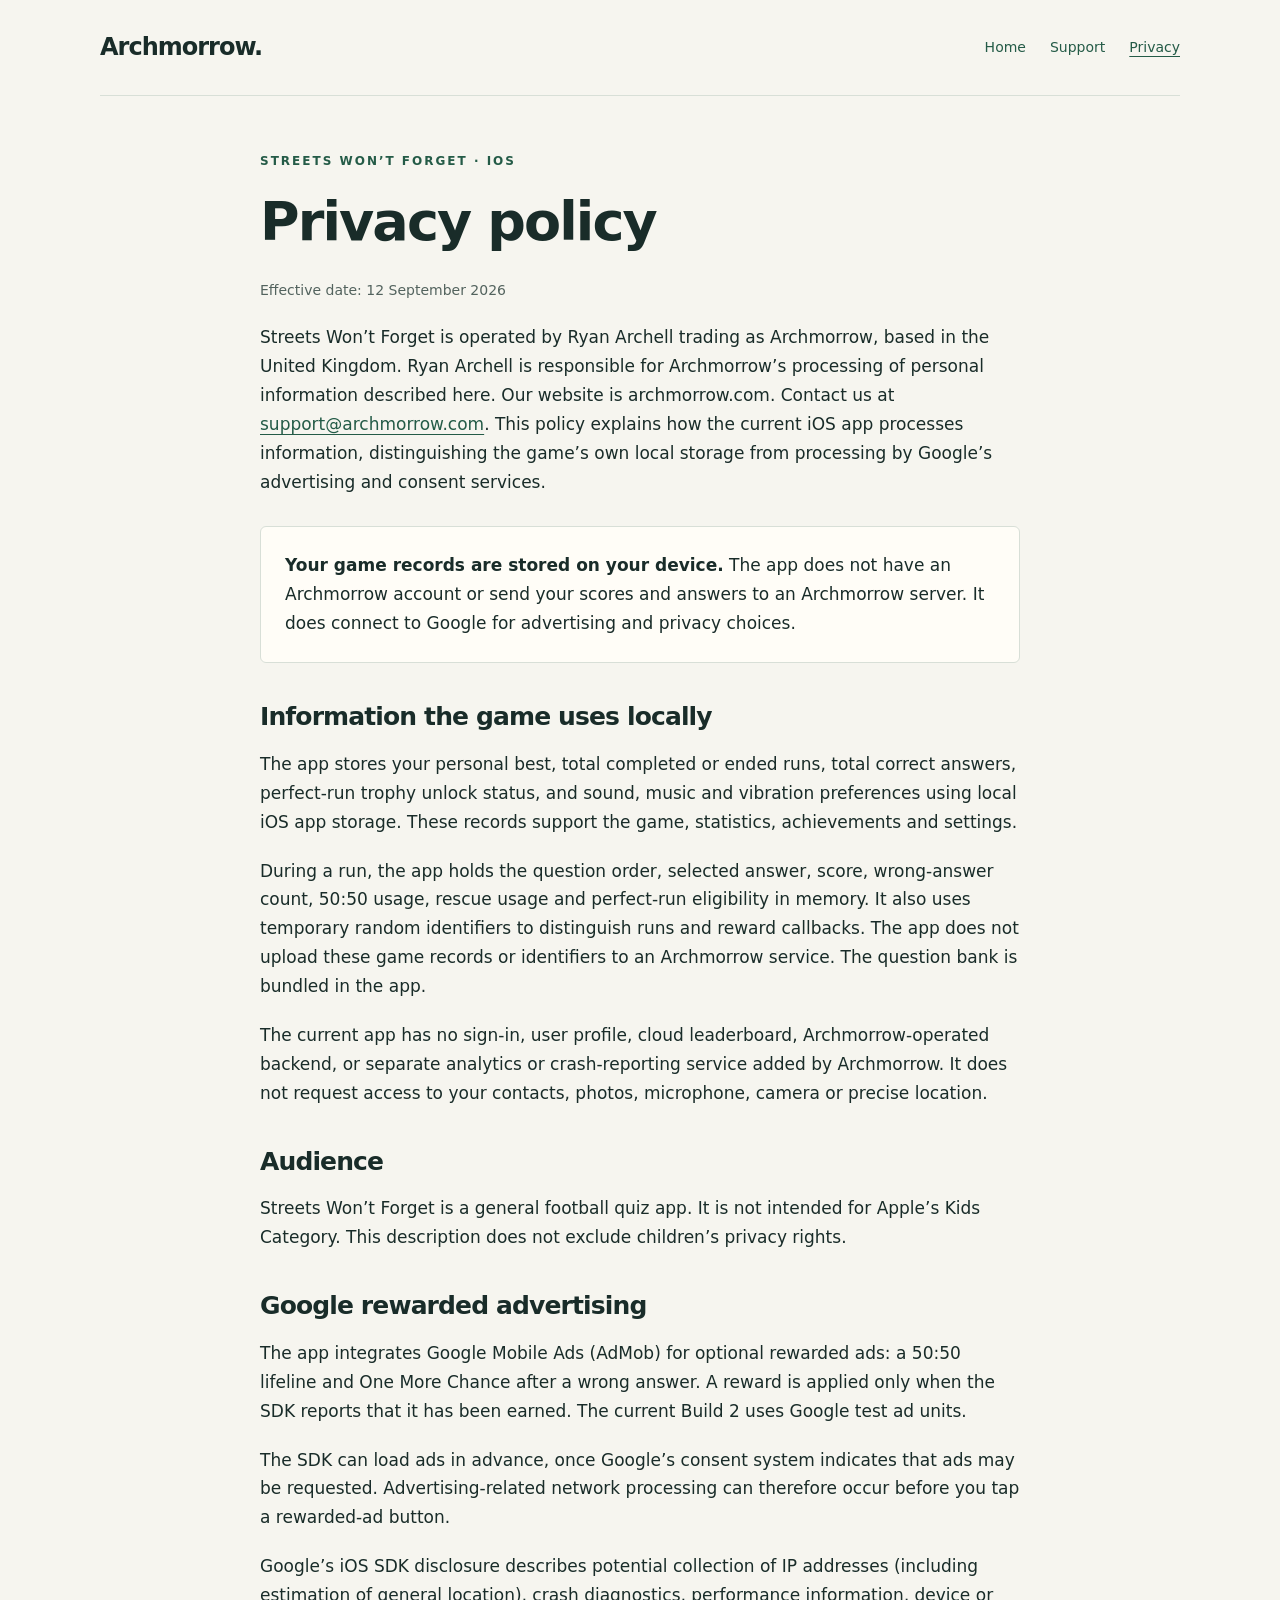
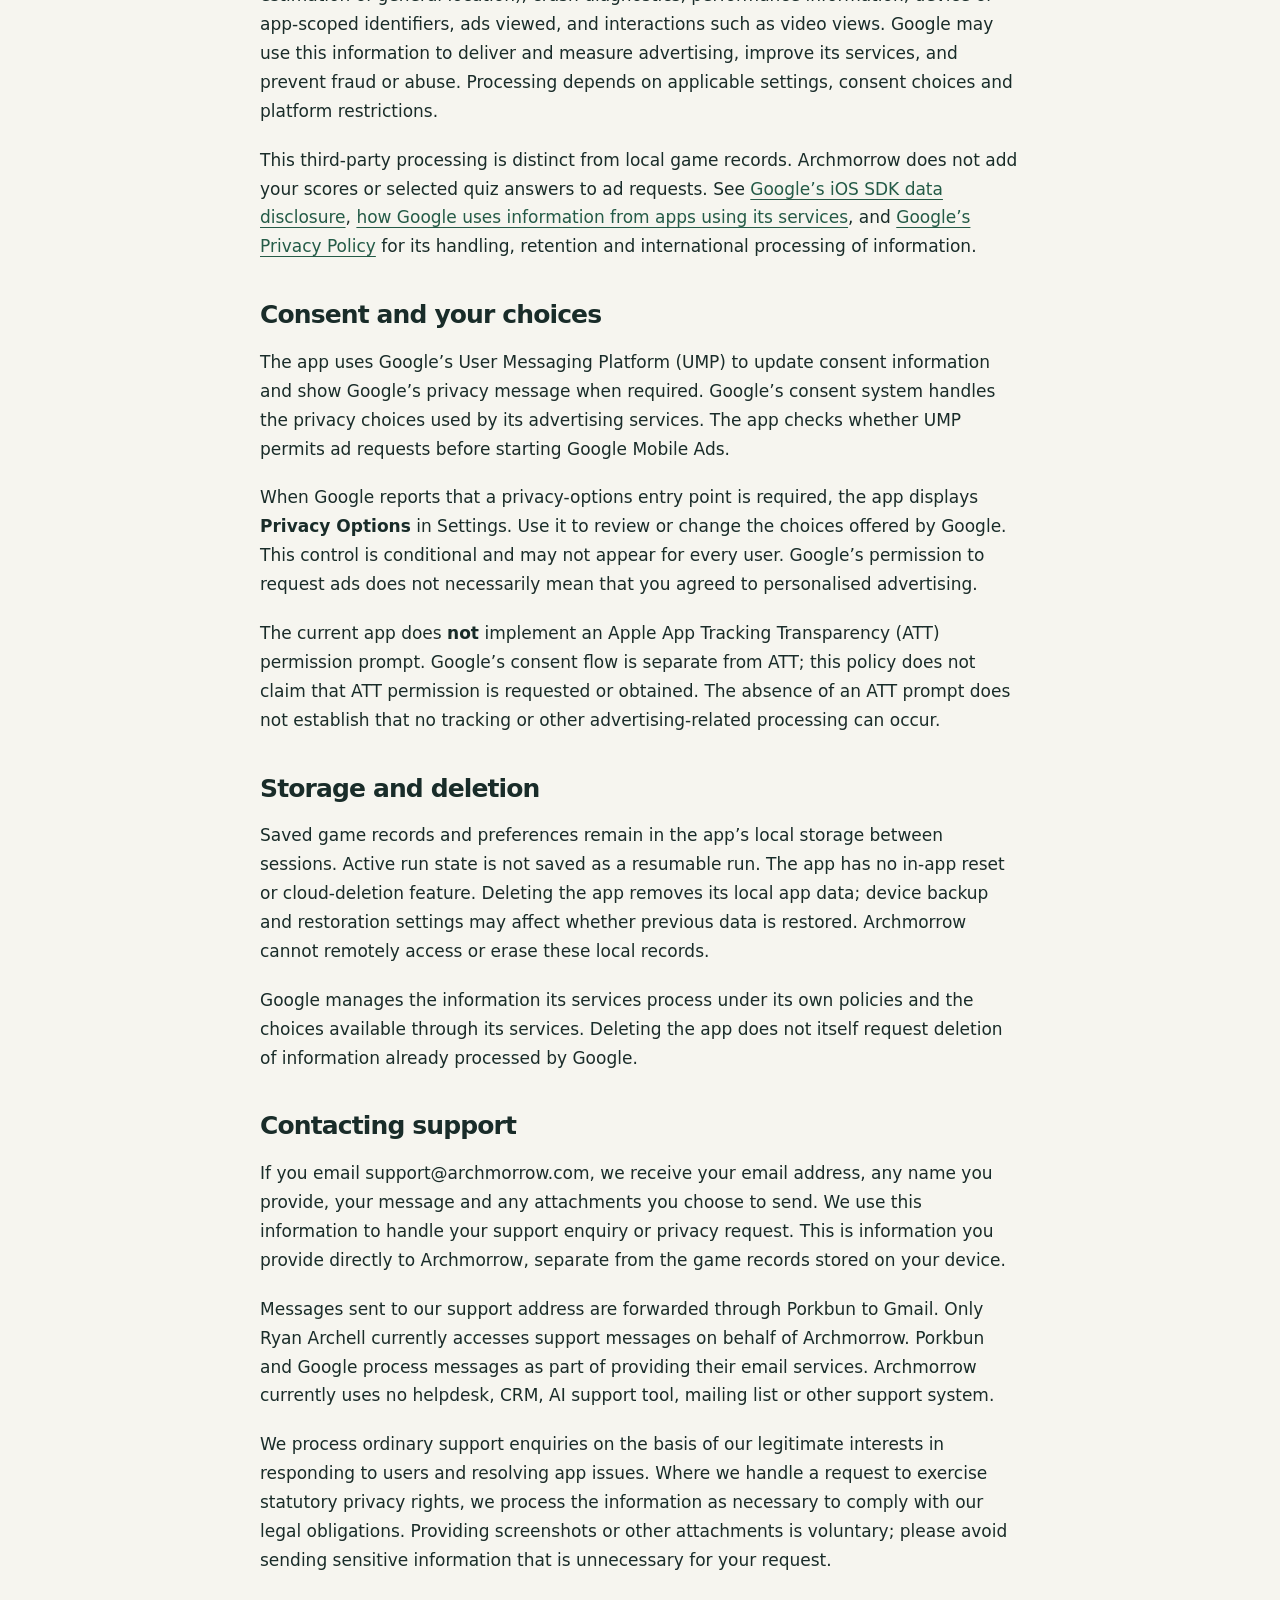
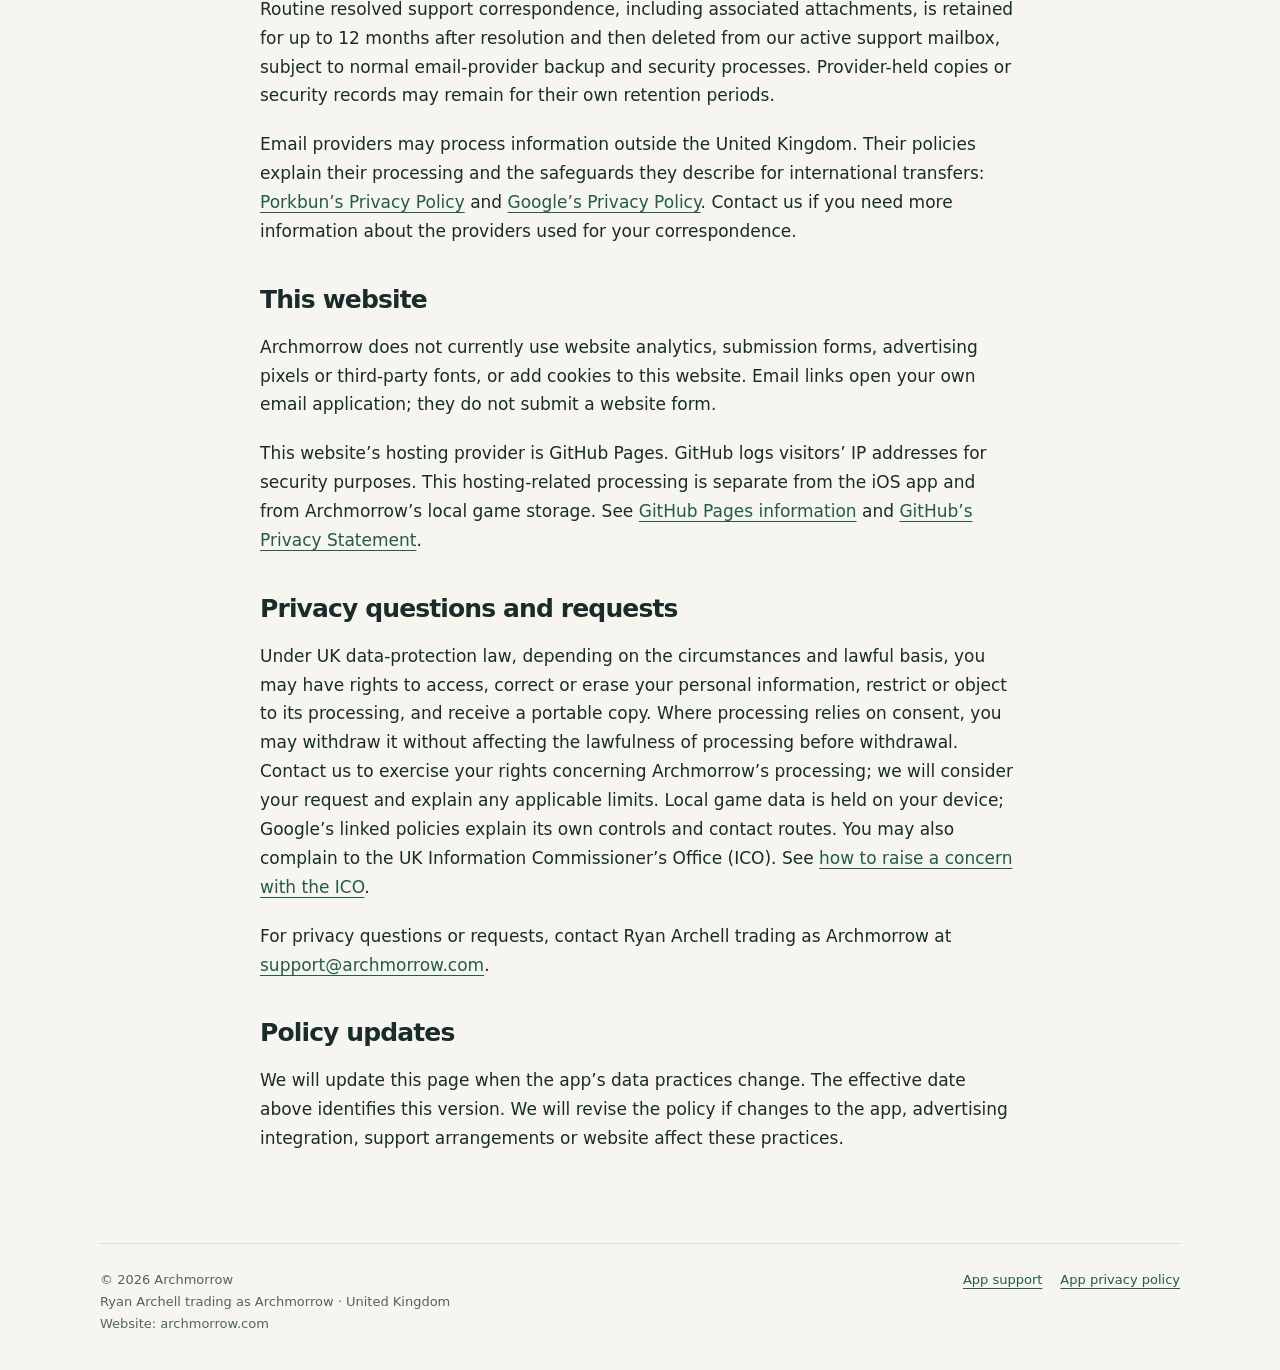
==== streets-wont-forget/privacy.html @ c8e0fe22 "Publish Archmorrow website" ====
<!doctype html>
<html lang="en"><head><meta charset="utf-8"><meta name="viewport" content="width=device-width, initial-scale=1"><meta name="description" content="How Streets Won’t Forget handles local game data, rewarded advertising and Google consent choices."><title>Streets Won’t Forget Privacy Policy — Archmorrow</title><link rel="stylesheet" href="../assets/styles.css"></head><body><a class="skip" href="#main">Skip to content</a><header><a class="brand" href="../index.html">Archmorrow<span aria-hidden="true">.</span></a><nav aria-label="Main navigation"><a href="../index.html">Home</a><a href="../streets-wont-forget/support.html">Support</a><a href="../streets-wont-forget/privacy.html" aria-current="page">Privacy</a></nav></header><main id="main"><article class="article"><p class="eyebrow">Streets Won’t Forget · iOS</p><h1>Privacy policy</h1><p class="meta">Effective date: 12 September 2026</p><p>Streets Won’t Forget is operated by Ryan Archell trading as Archmorrow, based in the United Kingdom. Ryan Archell is responsible for Archmorrow’s processing of personal information described here. Our website is archmorrow.com. Contact us at <a href="mailto:support@archmorrow.com">support@archmorrow.com</a>. This policy explains how the current iOS app processes information, distinguishing the game’s own local storage from processing by Google’s advertising and consent services.</p><div class="summary"><p><strong>Your game records are stored on your device.</strong> The app does not have an Archmorrow account or send your scores and answers to an Archmorrow server. It does connect to Google for advertising and privacy choices.</p></div><h2>Information the game uses locally</h2><p>The app stores your personal best, total completed or ended runs, total correct answers, perfect-run trophy unlock status, and sound, music and vibration preferences using local iOS app storage. These records support the game, statistics, achievements and settings.</p><p>During a run, the app holds the question order, selected answer, score, wrong-answer count, 50:50 usage, rescue usage and perfect-run eligibility in memory. It also uses temporary random identifiers to distinguish runs and reward callbacks. The app does not upload these game records or identifiers to an Archmorrow service. The question bank is bundled in the app.</p><p>The current app has no sign-in, user profile, cloud leaderboard, Archmorrow-operated backend, or separate analytics or crash-reporting service added by Archmorrow. It does not request access to your contacts, photos, microphone, camera or precise location.</p><h2>Audience</h2><p>Streets Won’t Forget is a general football quiz app. It is not intended for Apple’s Kids Category. This description does not exclude children’s privacy rights.</p><h2>Google rewarded advertising</h2><p>The app integrates Google Mobile Ads (AdMob) for optional rewarded ads: a 50:50 lifeline and One More Chance after a wrong answer. A reward is applied only when the SDK reports that it has been earned. The current Build 2 uses Google test ad units.</p><p>The SDK can load ads in advance, once Google’s consent system indicates that ads may be requested. Advertising-related network processing can therefore occur before you tap a rewarded-ad button.</p><p>Google’s iOS SDK disclosure describes potential collection of IP addresses (including estimation of general location), crash diagnostics, performance information, device or app-scoped identifiers, ads viewed, and interactions such as video views. Google may use this information to deliver and measure advertising, improve its services, and prevent fraud or abuse. Processing depends on applicable settings, consent choices and platform restrictions.</p><p>This third-party processing is distinct from local game records. Archmorrow does not add your scores or selected quiz answers to ad requests. See <a href="https://developers.google.com/admob/ios/privacy/data-disclosure">Google’s iOS SDK data disclosure</a>, <a href="https://policies.google.com/technologies/partner-sites">how Google uses information from apps using its services</a>, and <a href="https://policies.google.com/privacy">Google’s Privacy Policy</a> for its handling, retention and international processing of information.</p><h2>Consent and your choices</h2><p>The app uses Google’s User Messaging Platform (UMP) to update consent information and show Google’s privacy message when required. Google’s consent system handles the privacy choices used by its advertising services. The app checks whether UMP permits ad requests before starting Google Mobile Ads.</p><p>When Google reports that a privacy-options entry point is required, the app displays <strong>Privacy Options</strong> in Settings. Use it to review or change the choices offered by Google. This control is conditional and may not appear for every user. Google’s permission to request ads does not necessarily mean that you agreed to personalised advertising.</p><p>The current app does <strong>not</strong> implement an Apple App Tracking Transparency (ATT) permission prompt. Google’s consent flow is separate from ATT; this policy does not claim that ATT permission is requested or obtained. The absence of an ATT prompt does not establish that no tracking or other advertising-related processing can occur.</p><h2>Storage and deletion</h2><p>Saved game records and preferences remain in the app’s local storage between sessions. Active run state is not saved as a resumable run. The app has no in-app reset or cloud-deletion feature. Deleting the app removes its local app data; device backup and restoration settings may affect whether previous data is restored. Archmorrow cannot remotely access or erase these local records.</p><p>Google manages the information its services process under its own policies and the choices available through its services. Deleting the app does not itself request deletion of information already processed by Google.</p><h2>Contacting support</h2><p>If you email support@archmorrow.com, we receive your email address, any name you provide, your message and any attachments you choose to send. We use this information to handle your support enquiry or privacy request. This is information you provide directly to Archmorrow, separate from the game records stored on your device.</p><p>Messages sent to our support address are forwarded through Porkbun to Gmail. Only Ryan Archell currently accesses support messages on behalf of Archmorrow. Porkbun and Google process messages as part of providing their email services. Archmorrow currently uses no helpdesk, CRM, AI support tool, mailing list or other support system.</p><p>We process ordinary support enquiries on the basis of our legitimate interests in responding to users and resolving app issues. Where we handle a request to exercise statutory privacy rights, we process the information as necessary to comply with our legal obligations. Providing screenshots or other attachments is voluntary; please avoid sending sensitive information that is unnecessary for your request.</p><p>Routine resolved support correspondence, including associated attachments, is retained for up to 12 months after resolution and then deleted from our active support mailbox, subject to normal email-provider backup and security processes. Provider-held copies or security records may remain for their own retention periods.</p><p>Email providers may process information outside the United Kingdom. Their policies explain their processing and the safeguards they describe for international transfers: <a href="https://porkbun.com/legal/agreement/privacy_policy">Porkbun’s Privacy Policy</a> and <a href="https://policies.google.com/privacy">Google’s Privacy Policy</a>. Contact us if you need more information about the providers used for your correspondence.</p><h2>This website</h2><p>Archmorrow does not currently use website analytics, submission forms, advertising pixels or third-party fonts, or add cookies to this website. Email links open your own email application; they do not submit a website form.</p><p>This website’s hosting provider is GitHub Pages. GitHub logs visitors’ IP addresses for security purposes. This hosting-related processing is separate from the iOS app and from Archmorrow’s local game storage. See <a href="https://docs.github.com/en/pages/getting-started-with-github-pages/what-is-github-pages">GitHub Pages information</a> and <a href="https://docs.github.com/en/site-policy/privacy-policies/github-general-privacy-statement">GitHub’s Privacy Statement</a>.</p><h2>Privacy questions and requests</h2><p>Under UK data-protection law, depending on the circumstances and lawful basis, you may have rights to access, correct or erase your personal information, restrict or object to its processing, and receive a portable copy. Where processing relies on consent, you may withdraw it without affecting the lawfulness of processing before withdrawal. Contact us to exercise your rights concerning Archmorrow’s processing; we will consider your request and explain any applicable limits. Local game data is held on your device; Google’s linked policies explain its own controls and contact routes. You may also complain to the UK Information Commissioner’s Office (ICO). See <a href="https://ico.org.uk/make-a-complaint/">how to raise a concern with the ICO</a>.</p><p>For privacy questions or requests, contact Ryan Archell trading as Archmorrow at <a href="mailto:support@archmorrow.com">support@archmorrow.com</a>.</p><h2>Policy updates</h2><p>We will update this page when the app’s data practices change. The effective date above identifies this version. We will revise the policy if changes to the app, advertising integration, support arrangements or website affect these practices.</p></article></main><footer><p>© 2026 Archmorrow<br>Ryan Archell trading as Archmorrow · United Kingdom<br>Website: archmorrow.com</p><div class="links"><a href="../streets-wont-forget/support.html">App support</a><a href="../streets-wont-forget/privacy.html">App privacy policy</a></div></footer></body></html>
---- assets/styles.css ----
:root{color-scheme:light;--ink:#192c29;--muted:#53635e;--paper:#f6f5ef;--line:#d8dfd7;--accent:#245b47}*{box-sizing:border-box}body{margin:0;background:var(--paper);color:var(--ink);font:17px/1.7 system-ui,-apple-system,BlinkMacSystemFont,"Segoe UI",sans-serif}a{color:var(--accent);text-underline-offset:4px}a:hover{text-decoration-thickness:2px}a:focus-visible{outline:3px solid #9cbe56;outline-offset:5px}header,main,footer{width:min(1080px,calc(100% - 48px));margin:auto}header{padding:27px 0;display:flex;align-items:center;justify-content:space-between;border-bottom:1px solid var(--line);gap:20px}.brand{font-size:24px;font-weight:750;letter-spacing:-1px;text-decoration:none;color:var(--ink)}nav{display:flex;gap:24px;flex-wrap:wrap;font-size:14px}nav a{text-decoration:none}nav a[aria-current]{text-decoration:underline}.skip{position:absolute;left:20px;top:-80px;background:white;padding:8px}.skip:focus{top:8px}.eyebrow{text-transform:uppercase;letter-spacing:2px;font-size:12px;font-weight:700;color:var(--accent)}h1,h2,h3{line-height:1.15;letter-spacing:-.035em}h1{font-size:clamp(38px,7vw,76px);max-width:850px;margin:20px 0 26px;font-weight:600}h2{font-size:30px;margin:0 0 18px}h3{font-size:21px;margin:0 0 12px}p{margin:0 0 20px}.hero{padding:85px 0 72px}.lede{font-size:21px;max-width:650px;color:var(--muted)}app-card{display:block}.app{display:grid;grid-template-columns:1fr 1.5fr;gap:50px;border-top:1px solid var(--line);padding:42px 0 65px}.app p{color:var(--muted);max-width:560px}.links{display:flex;gap:12px;flex-wrap:wrap}.button{padding:10px 18px;border:1px solid var(--accent);border-radius:4px;text-decoration:none;font-size:15px}.button.primary{background:var(--accent);color:white}.article{max-width:760px;margin:0 auto;padding:55px 0 70px}.article h1{font-size:clamp(36px,6vw,54px)}.article h2{font-size:25px;margin-top:40px}.article li{margin-bottom:9px}.meta{font-size:14px;color:var(--muted)}.notice{padding:18px 22px;border-left:3px solid #aa7a31;background:#eee9db;font-size:15px;margin:24px 0}.summary{padding:24px;border:1px solid var(--line);border-radius:6px;margin:30px 0;background:#fffdf7}.summary p:last-child{margin:0}footer{border-top:1px solid var(--line);padding:25px 0 35px;display:flex;justify-content:space-between;gap:20px;color:var(--muted);font-size:13px}footer p{margin:0}footer .links{gap:18px}@media(max-width:600px){header,main,footer{width:calc(100% - 36px)}header{align-items:flex-start;flex-direction:column;gap:12px}nav{gap:20px}.hero{padding:50px 0}.app{grid-template-columns:1fr;gap:20px;padding:32px 0 45px}.article{padding-top:32px}.lede{font-size:19px}footer{flex-direction:column}.button{padding:10px 14px}}
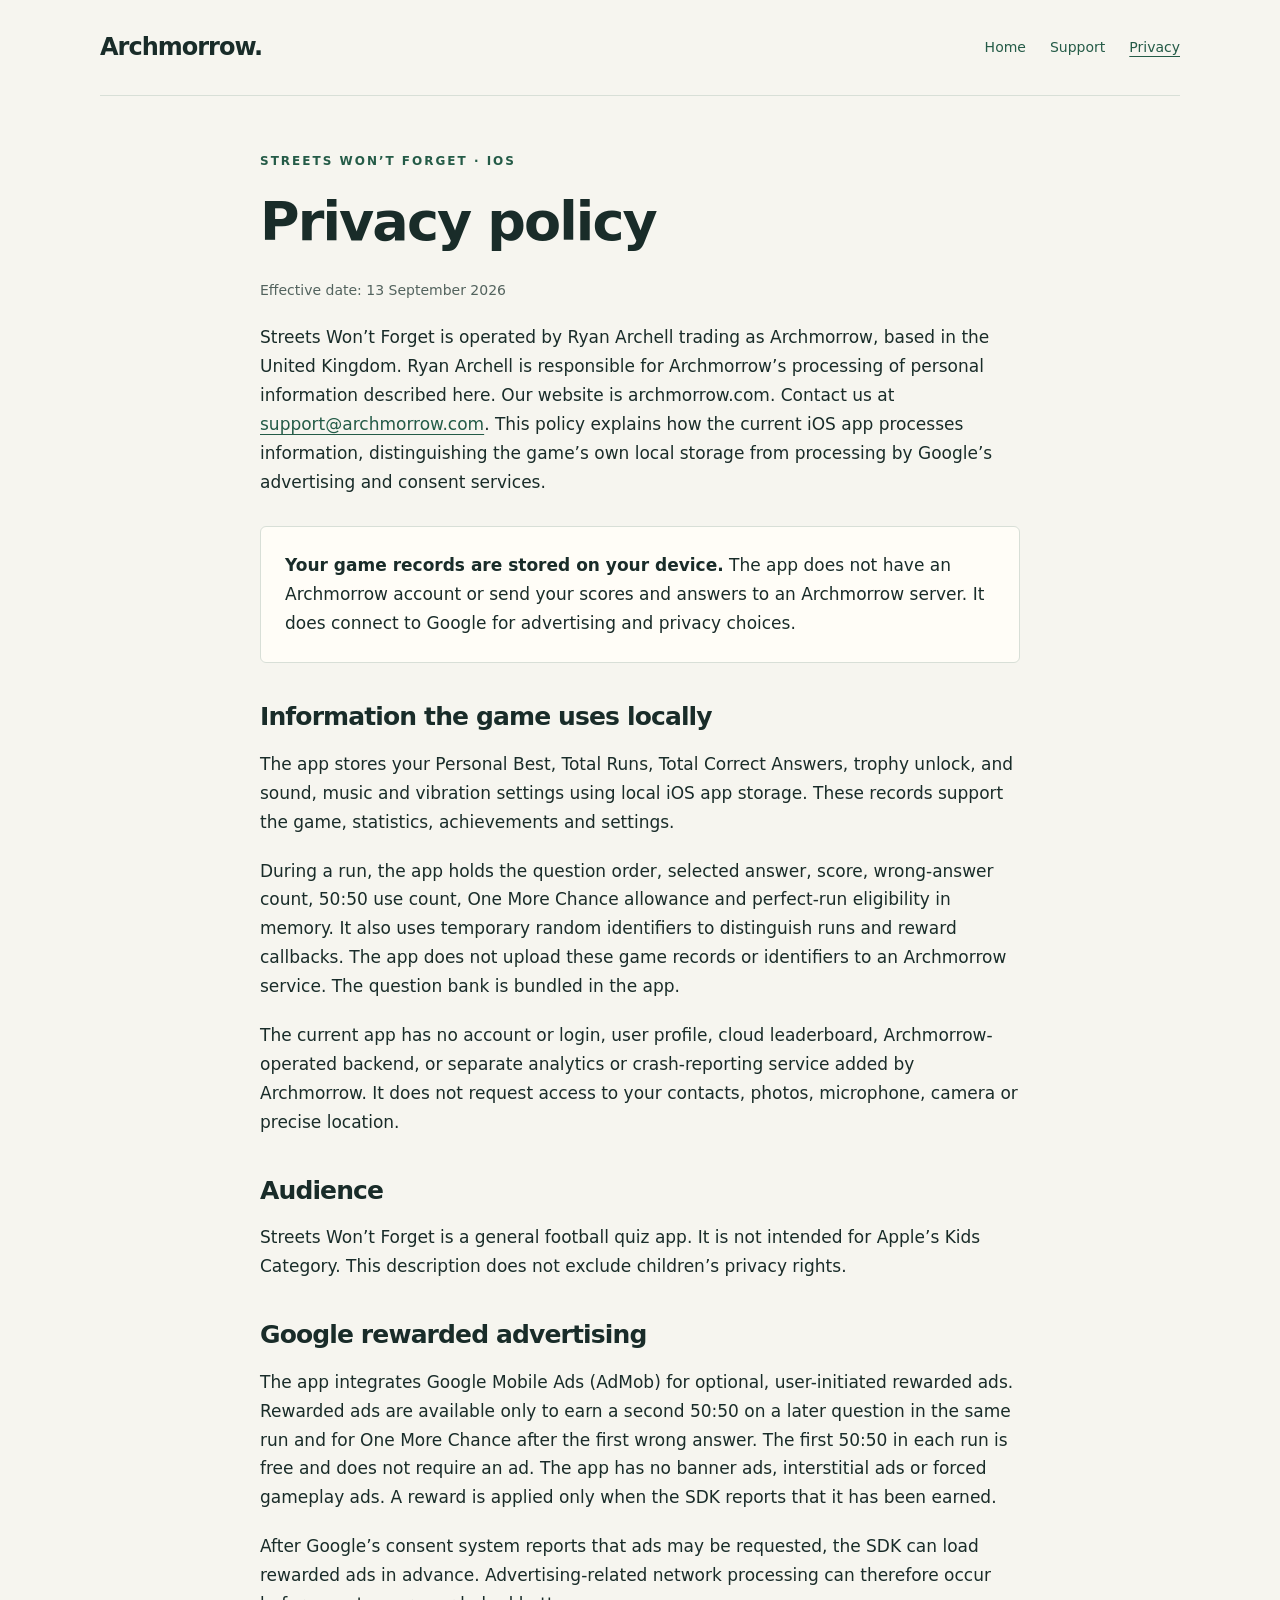
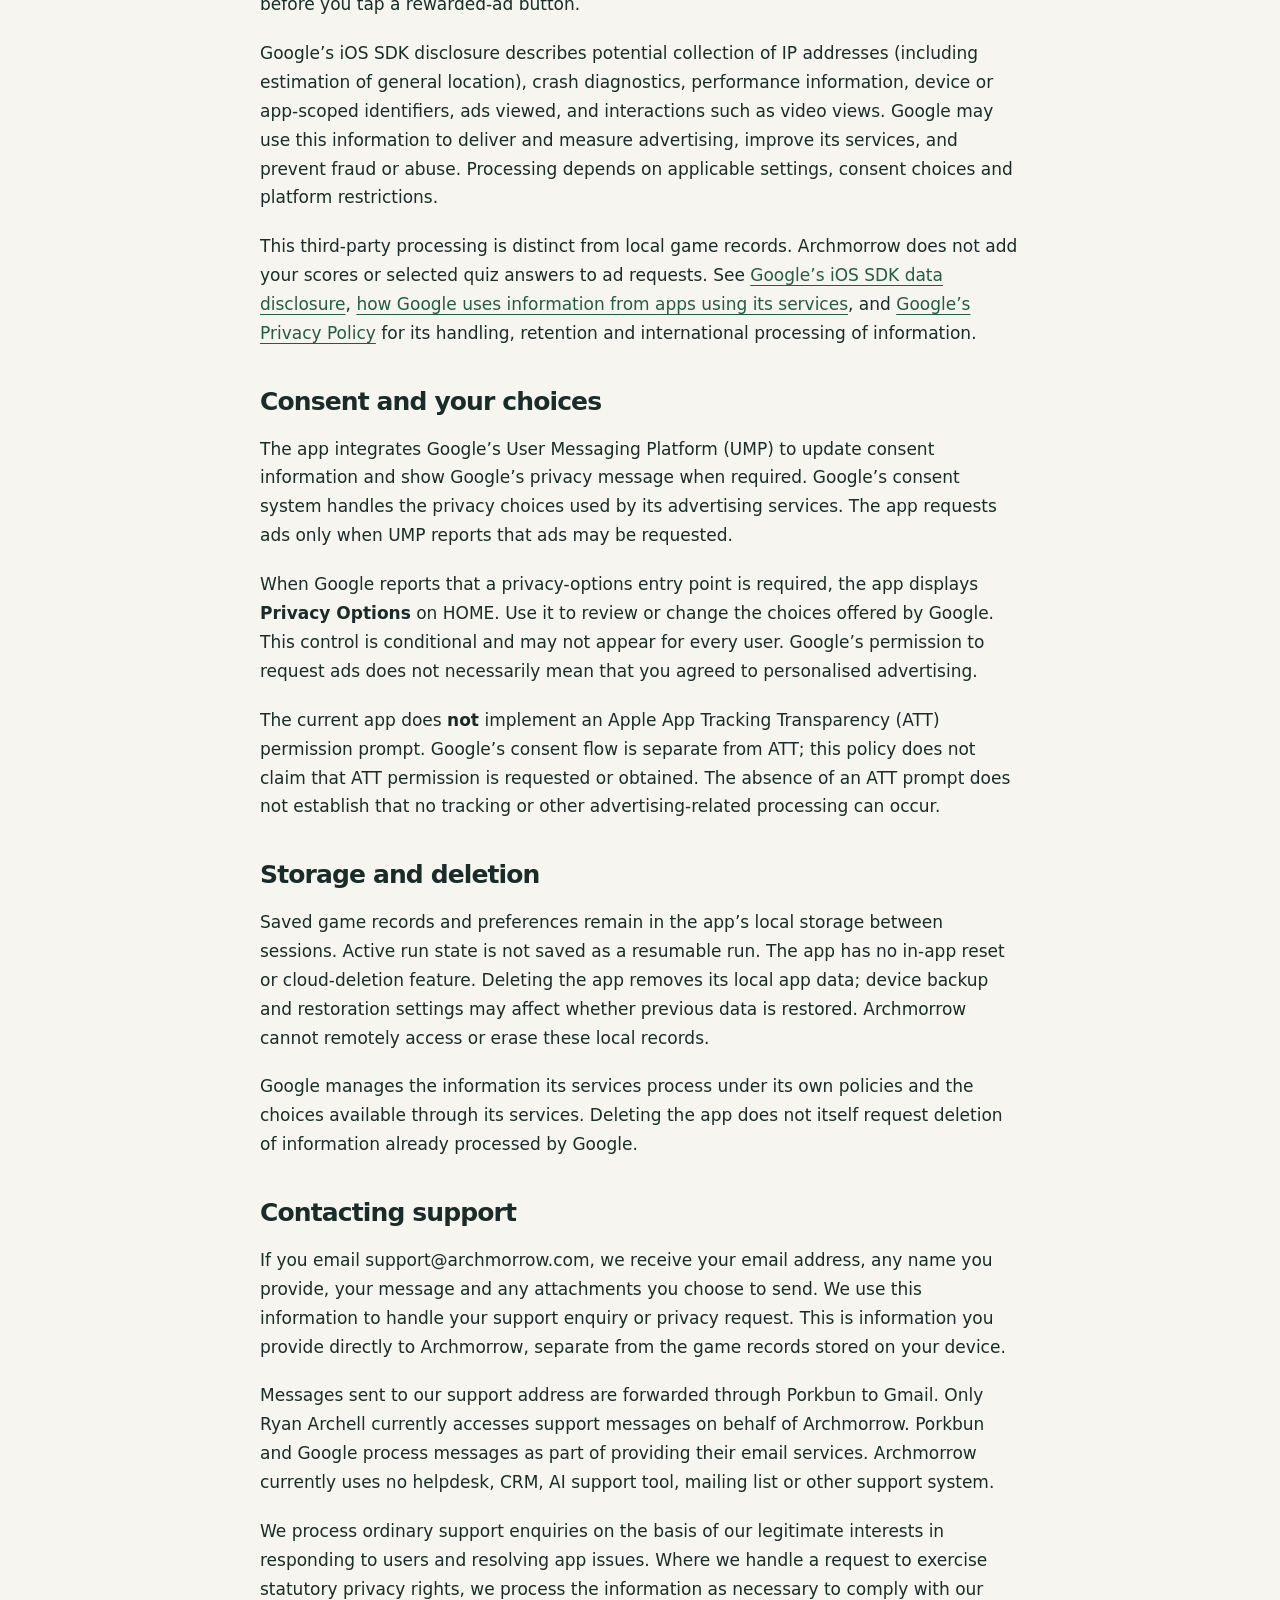
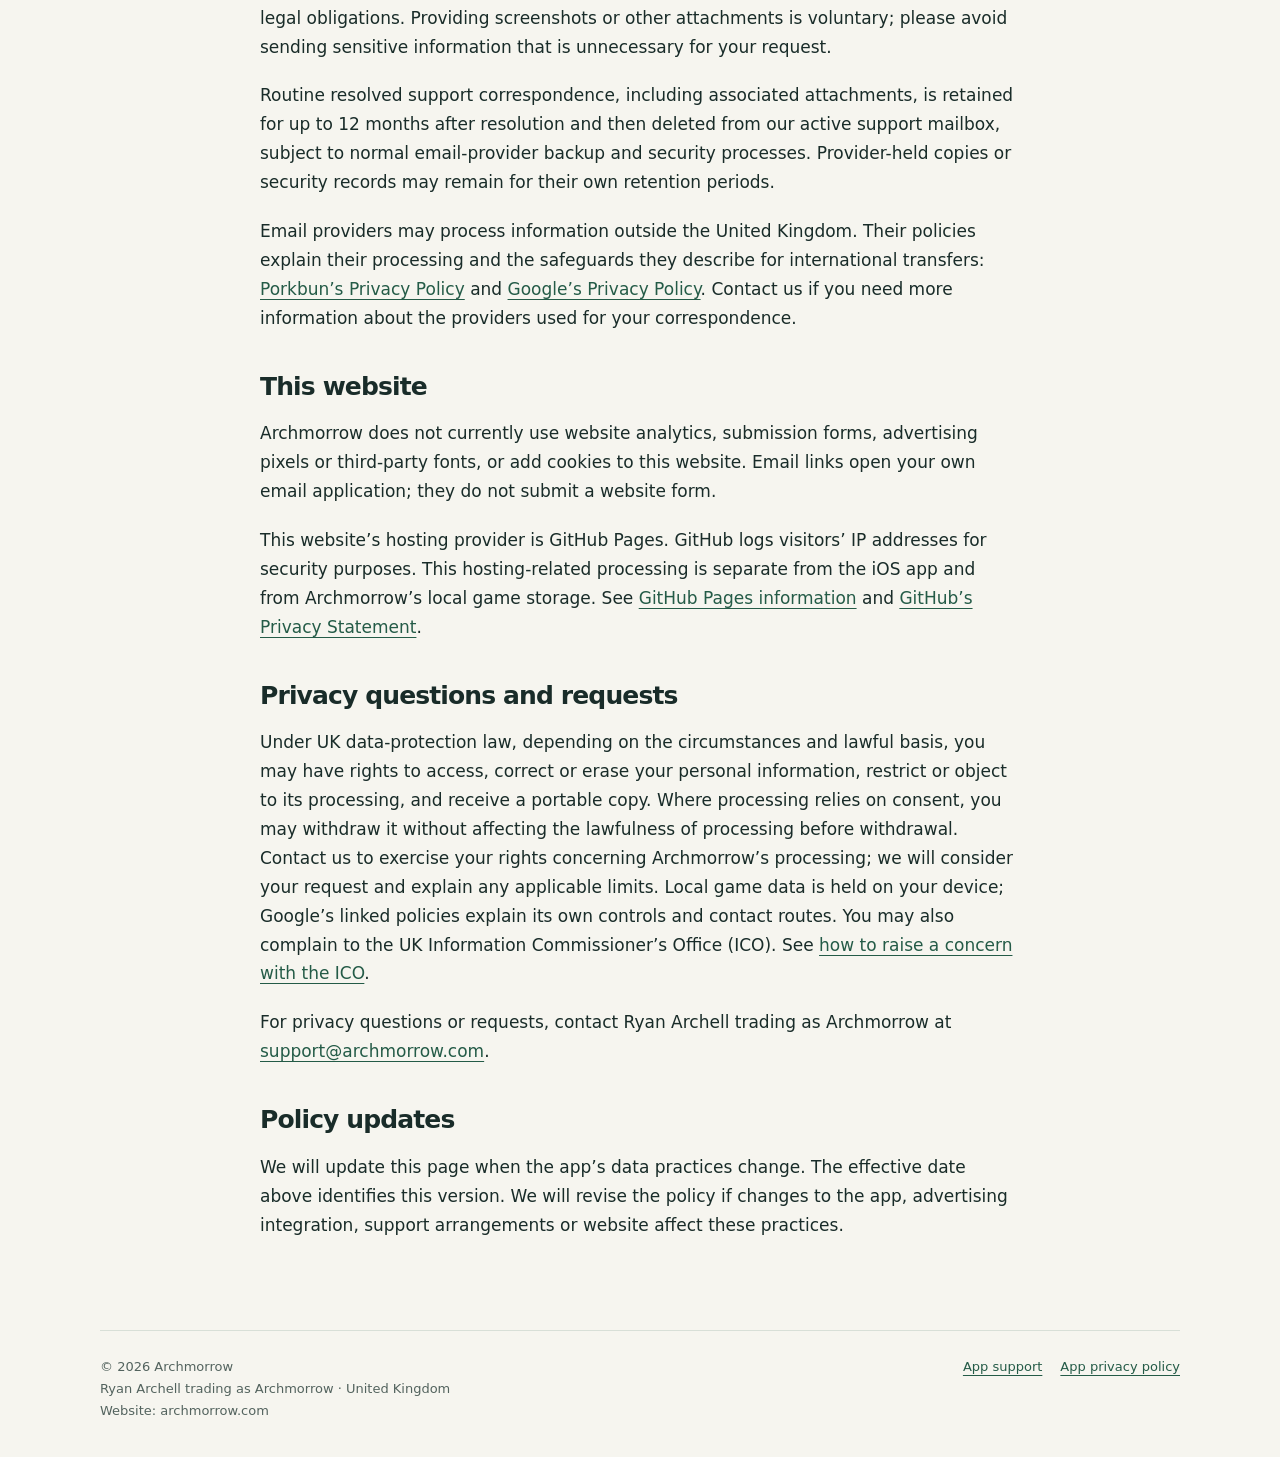
==== commit 916b2443: "Update SWF support and privacy pages" ====
--- a/streets-wont-forget/privacy.html
+++ b/streets-wont-forget/privacy.html
@@ -1,3 +1,2 @@
 <!doctype html>
-<html lang="en"><head><meta charset="utf-8"><meta name="viewport" content="width=device-width, initial-scale=1"><meta name="description" content="How Streets Won’t Forget handles local game data, rewarded advertising and Google consent choices."><title>Streets Won’t Forget Privacy Policy — Archmorrow</title><link rel="stylesheet" href="../assets/styles.css"></head><body><a class="skip" href="#main">Skip to content</a><header><a class="brand" href="../index.html">Archmorrow<span aria-hidden="true">.</span></a><nav aria-label="Main navigation"><a href="../index.html">Home</a><a href="../streets-wont-forget/support.html">Support</a><a href="../streets-wont-forget/privacy.html" aria-current="page">Privacy</a></nav></header><main id="main"><article class="article"><p class="eyebrow">Streets Won’t Forget · iOS</p><h1>Privacy policy</h1><p class="meta">Effective date: 12 September 2026</p><p>Streets Won’t Forget is operated by Ryan Archell trading as Archmorrow, based in the United Kingdom. Ryan Archell is responsible for Archmorrow’s processing of personal information described here. Our website is archmorrow.com. Contact us at <a href="mailto:support@archmorrow.com">support@archmorrow.com</a>. This policy explains how the current iOS app processes information, distinguishing the game’s own local storage from processing by Google’s advertising and consent services.</p><div class="summary"><p><strong>Your game records are stored on your device.</strong> The app does not have an Archmorrow account or send your scores and answers to an Archmorrow server. It does connect to Google for advertising and privacy choices.</p></div><h2>Information the game uses locally</h2><p>The app stores your personal best, total completed or ended runs, total correct answers, perfect-run trophy unlock status, and sound, music and vibration preferences using local iOS app storage. These records support the game, statistics, achievements and settings.</p><p>During a run, the app holds the question order, selected answer, score, wrong-answer count, 50:50 usage, rescue usage and perfect-run eligibility in memory. It also uses temporary random identifiers to distinguish runs and reward callbacks. The app does not upload these game records or identifiers to an Archmorrow service. The question bank is bundled in the app.</p><p>The current app has no sign-in, user profile, cloud leaderboard, Archmorrow-operated backend, or separate analytics or crash-reporting service added by Archmorrow. It does not request access to your contacts, photos, microphone, camera or precise location.</p><h2>Audience</h2><p>Streets Won’t Forget is a general football quiz app. It is not intended for Apple’s Kids Category. This description does not exclude children’s privacy rights.</p><h2>Google rewarded advertising</h2><p>The app integrates Google Mobile Ads (AdMob) for optional rewarded ads: a 50:50 lifeline and One More Chance after a wrong answer. A reward is applied only when the SDK reports that it has been earned. The current Build 2 uses Google test ad units.</p><p>The SDK can load ads in advance, once Google’s consent system indicates that ads may be requested. Advertising-related network processing can therefore occur before you tap a rewarded-ad button.</p><p>Google’s iOS SDK disclosure describes potential collection of IP addresses (including estimation of general location), crash diagnostics, performance information, device or app-scoped identifiers, ads viewed, and interactions such as video views. Google may use this information to deliver and measure advertising, improve its services, and prevent fraud or abuse. Processing depends on applicable settings, consent choices and platform restrictions.</p><p>This third-party processing is distinct from local game records. Archmorrow does not add your scores or selected quiz answers to ad requests. See <a href="https://developers.google.com/admob/ios/privacy/data-disclosure">Google’s iOS SDK data disclosure</a>, <a href="https://policies.google.com/technologies/partner-sites">how Google uses information from apps using its services</a>, and <a href="https://policies.google.com/privacy">Google’s Privacy Policy</a> for its handling, retention and international processing of information.</p><h2>Consent and your choices</h2><p>The app uses Google’s User Messaging Platform (UMP) to update consent information and show Google’s privacy message when required. Google’s consent system handles the privacy choices used by its advertising services. The app checks whether UMP permits ad requests before starting Google Mobile Ads.</p><p>When Google reports that a privacy-options entry point is required, the app displays <strong>Privacy Options</strong> in Settings. Use it to review or change the choices offered by Google. This control is conditional and may not appear for every user. Google’s permission to request ads does not necessarily mean that you agreed to personalised advertising.</p><p>The current app does <strong>not</strong> implement an Apple App Tracking Transparency (ATT) permission prompt. Google’s consent flow is separate from ATT; this policy does not claim that ATT permission is requested or obtained. The absence of an ATT prompt does not establish that no tracking or other advertising-related processing can occur.</p><h2>Storage and deletion</h2><p>Saved game records and preferences remain in the app’s local storage between sessions. Active run state is not saved as a resumable run. The app has no in-app reset or cloud-deletion feature. Deleting the app removes its local app data; device backup and restoration settings may affect whether previous data is restored. Archmorrow cannot remotely access or erase these local records.</p><p>Google manages the information its services process under its own policies and the choices available through its services. Deleting the app does not itself request deletion of information already processed by Google.</p><h2>Contacting support</h2><p>If you email support@archmorrow.com, we receive your email address, any name you provide, your message and any attachments you choose to send. We use this information to handle your support enquiry or privacy request. This is information you provide directly to Archmorrow, separate from the game records stored on your device.</p><p>Messages sent to our support address are forwarded through Porkbun to Gmail. Only Ryan Archell currently accesses support messages on behalf of Archmorrow. Porkbun and Google process messages as part of providing their email services. Archmorrow currently uses no helpdesk, CRM, AI support tool, mailing list or other support system.</p><p>We process ordinary support enquiries on the basis of our legitimate interests in responding to users and resolving app issues. Where we handle a request to exercise statutory privacy rights, we process the information as necessary to comply with our legal obligations. Providing screenshots or other attachments is voluntary; please avoid sending sensitive information that is unnecessary for your request.</p><p>Routine resolved support correspondence, including associated attachments, is retained for up to 12 months after resolution and then deleted from our active support mailbox, subject to normal email-provider backup and security processes. Provider-held copies or security records may remain for their own retention periods.</p><p>Email providers may process information outside the United Kingdom. Their policies explain their processing and the safeguards they describe for international transfers: <a href="https://porkbun.com/legal/agreement/privacy_policy">Porkbun’s Privacy Policy</a> and <a href="https://policies.google.com/privacy">Google’s Privacy Policy</a>. Contact us if you need more information about the providers used for your correspondence.</p><h2>This website</h2><p>Archmorrow does not currently use website analytics, submission forms, advertising pixels or third-party fonts, or add cookies to this website. Email links open your own email application; they do not submit a website form.</p><p>This website’s hosting provider is GitHub Pages. GitHub logs visitors’ IP addresses for security purposes. This hosting-related processing is separate from the iOS app and from Archmorrow’s local game storage. See <a href="https://docs.github.com/en/pages/getting-started-with-github-pages/what-is-github-pages">GitHub Pages information</a> and <a href="https://docs.github.com/en/site-policy/privacy-policies/github-general-privacy-statement">GitHub’s Privacy Statement</a>.</p><h2>Privacy questions and requests</h2><p>Under UK data-protection law, depending on the circumstances and lawful basis, you may have rights to access, correct or erase your personal information, restrict or object to its processing, and receive a portable copy. Where processing relies on consent, you may withdraw it without affecting the lawfulness of processing before withdrawal. Contact us to exercise your rights concerning Archmorrow’s processing; we will consider your request and explain any applicable limits. Local game data is held on your device; Google’s linked policies explain its own controls and contact routes. You may also complain to the UK Information Commissioner’s Office (ICO). See <a href="https://ico.org.uk/make-a-complaint/">how to raise a concern with the ICO</a>.</p><p>For privacy questions or requests, contact Ryan Archell trading as Archmorrow at <a href="mailto:support@archmorrow.com">support@archmorrow.com</a>.</p><h2>Policy updates</h2><p>We will update this page when the app’s data practices change. The effective date above identifies this version. We will revise the policy if changes to the app, advertising integration, support arrangements or website affect these practices.</p></article></main><footer><p>© 2026 Archmorrow<br>Ryan Archell trading as Archmorrow · United Kingdom<br>Website: archmorrow.com</p><div class="links"><a href="../streets-wont-forget/support.html">App support</a><a href="../streets-wont-forget/privacy.html">App privacy policy</a></div></footer></body></html>
-
+<html lang="en"><head><meta charset="utf-8"><meta name="viewport" content="width=device-width, initial-scale=1"><meta name="description" content="How Streets Won’t Forget handles local game data, rewarded advertising and Google consent choices."><title>Streets Won’t Forget Privacy Policy — Archmorrow</title><link rel="stylesheet" href="../assets/styles.css"></head><body><a class="skip" href="#main">Skip to content</a><header><a class="brand" href="../index.html">Archmorrow<span aria-hidden="true">.</span></a><nav aria-label="Main navigation"><a href="../index.html">Home</a><a href="../streets-wont-forget/support.html">Support</a><a href="../streets-wont-forget/privacy.html" aria-current="page">Privacy</a></nav></header><main id="main"><article class="article"><p class="eyebrow">Streets Won’t Forget · iOS</p><h1>Privacy policy</h1><p class="meta">Effective date: 13 September 2026</p><p>Streets Won’t Forget is operated by Ryan Archell trading as Archmorrow, based in the United Kingdom. Ryan Archell is responsible for Archmorrow’s processing of personal information described here. Our website is archmorrow.com. Contact us at <a href="mailto:support@archmorrow.com">support@archmorrow.com</a>. This policy explains how the current iOS app processes information, distinguishing the game’s own local storage from processing by Google’s advertising and consent services.</p><div class="summary"><p><strong>Your game records are stored on your device.</strong> The app does not have an Archmorrow account or send your scores and answers to an Archmorrow server. It does connect to Google for advertising and privacy choices.</p></div><h2>Information the game uses locally</h2><p>The app stores your Personal Best, Total Runs, Total Correct Answers, trophy unlock, and sound, music and vibration settings using local iOS app storage. These records support the game, statistics, achievements and settings.</p><p>During a run, the app holds the question order, selected answer, score, wrong-answer count, 50:50 use count, One More Chance allowance and perfect-run eligibility in memory. It also uses temporary random identifiers to distinguish runs and reward callbacks. The app does not upload these game records or identifiers to an Archmorrow service. The question bank is bundled in the app.</p><p>The current app has no account or login, user profile, cloud leaderboard, Archmorrow-operated backend, or separate analytics or crash-reporting service added by Archmorrow. It does not request access to your contacts, photos, microphone, camera or precise location.</p><h2>Audience</h2><p>Streets Won’t Forget is a general football quiz app. It is not intended for Apple’s Kids Category. This description does not exclude children’s privacy rights.</p><h2>Google rewarded advertising</h2><p>The app integrates Google Mobile Ads (AdMob) for optional, user-initiated rewarded ads. Rewarded ads are available only to earn a second 50:50 on a later question in the same run and for One More Chance after the first wrong answer. The first 50:50 in each run is free and does not require an ad. The app has no banner ads, interstitial ads or forced gameplay ads. A reward is applied only when the SDK reports that it has been earned.</p><p>After Google’s consent system reports that ads may be requested, the SDK can load rewarded ads in advance. Advertising-related network processing can therefore occur before you tap a rewarded-ad button.</p><p>Google’s iOS SDK disclosure describes potential collection of IP addresses (including estimation of general location), crash diagnostics, performance information, device or app-scoped identifiers, ads viewed, and interactions such as video views. Google may use this information to deliver and measure advertising, improve its services, and prevent fraud or abuse. Processing depends on applicable settings, consent choices and platform restrictions.</p><p>This third-party processing is distinct from local game records. Archmorrow does not add your scores or selected quiz answers to ad requests. See <a href="https://developers.google.com/admob/ios/privacy/data-disclosure">Google’s iOS SDK data disclosure</a>, <a href="https://policies.google.com/technologies/partner-sites">how Google uses information from apps using its services</a>, and <a href="https://policies.google.com/privacy">Google’s Privacy Policy</a> for its handling, retention and international processing of information.</p><h2>Consent and your choices</h2><p>The app integrates Google’s User Messaging Platform (UMP) to update consent information and show Google’s privacy message when required. Google’s consent system handles the privacy choices used by its advertising services. The app requests ads only when UMP reports that ads may be requested.</p><p>When Google reports that a privacy-options entry point is required, the app displays <strong>Privacy Options</strong> on HOME. Use it to review or change the choices offered by Google. This control is conditional and may not appear for every user. Google’s permission to request ads does not necessarily mean that you agreed to personalised advertising.</p><p>The current app does <strong>not</strong> implement an Apple App Tracking Transparency (ATT) permission prompt. Google’s consent flow is separate from ATT; this policy does not claim that ATT permission is requested or obtained. The absence of an ATT prompt does not establish that no tracking or other advertising-related processing can occur.</p><h2>Storage and deletion</h2><p>Saved game records and preferences remain in the app’s local storage between sessions. Active run state is not saved as a resumable run. The app has no in-app reset or cloud-deletion feature. Deleting the app removes its local app data; device backup and restoration settings may affect whether previous data is restored. Archmorrow cannot remotely access or erase these local records.</p><p>Google manages the information its services process under its own policies and the choices available through its services. Deleting the app does not itself request deletion of information already processed by Google.</p><h2>Contacting support</h2><p>If you email support@archmorrow.com, we receive your email address, any name you provide, your message and any attachments you choose to send. We use this information to handle your support enquiry or privacy request. This is information you provide directly to Archmorrow, separate from the game records stored on your device.</p><p>Messages sent to our support address are forwarded through Porkbun to Gmail. Only Ryan Archell currently accesses support messages on behalf of Archmorrow. Porkbun and Google process messages as part of providing their email services. Archmorrow currently uses no helpdesk, CRM, AI support tool, mailing list or other support system.</p><p>We process ordinary support enquiries on the basis of our legitimate interests in responding to users and resolving app issues. Where we handle a request to exercise statutory privacy rights, we process the information as necessary to comply with our legal obligations. Providing screenshots or other attachments is voluntary; please avoid sending sensitive information that is unnecessary for your request.</p><p>Routine resolved support correspondence, including associated attachments, is retained for up to 12 months after resolution and then deleted from our active support mailbox, subject to normal email-provider backup and security processes. Provider-held copies or security records may remain for their own retention periods.</p><p>Email providers may process information outside the United Kingdom. Their policies explain their processing and the safeguards they describe for international transfers: <a href="https://porkbun.com/legal/agreement/privacy_policy">Porkbun’s Privacy Policy</a> and <a href="https://policies.google.com/privacy">Google’s Privacy Policy</a>. Contact us if you need more information about the providers used for your correspondence.</p><h2>This website</h2><p>Archmorrow does not currently use website analytics, submission forms, advertising pixels or third-party fonts, or add cookies to this website. Email links open your own email application; they do not submit a website form.</p><p>This website’s hosting provider is GitHub Pages. GitHub logs visitors’ IP addresses for security purposes. This hosting-related processing is separate from the iOS app and from Archmorrow’s local game storage. See <a href="https://docs.github.com/en/pages/getting-started-with-github-pages/what-is-github-pages">GitHub Pages information</a> and <a href="https://docs.github.com/en/site-policy/privacy-policies/github-general-privacy-statement">GitHub’s Privacy Statement</a>.</p><h2>Privacy questions and requests</h2><p>Under UK data-protection law, depending on the circumstances and lawful basis, you may have rights to access, correct or erase your personal information, restrict or object to its processing, and receive a portable copy. Where processing relies on consent, you may withdraw it without affecting the lawfulness of processing before withdrawal. Contact us to exercise your rights concerning Archmorrow’s processing; we will consider your request and explain any applicable limits. Local game data is held on your device; Google’s linked policies explain its own controls and contact routes. You may also complain to the UK Information Commissioner’s Office (ICO). See <a href="https://ico.org.uk/make-a-complaint/">how to raise a concern with the ICO</a>.</p><p>For privacy questions or requests, contact Ryan Archell trading as Archmorrow at <a href="mailto:support@archmorrow.com">support@archmorrow.com</a>.</p><h2>Policy updates</h2><p>We will update this page when the app’s data practices change. The effective date above identifies this version. We will revise the policy if changes to the app, advertising integration, support arrangements or website affect these practices.</p></article></main><footer><p>© 2026 Archmorrow<br>Ryan Archell trading as Archmorrow · United Kingdom<br>Website: archmorrow.com</p><div class="links"><a href="../streets-wont-forget/support.html">App support</a><a href="../streets-wont-forget/privacy.html">App privacy policy</a></div></footer></body></html>
